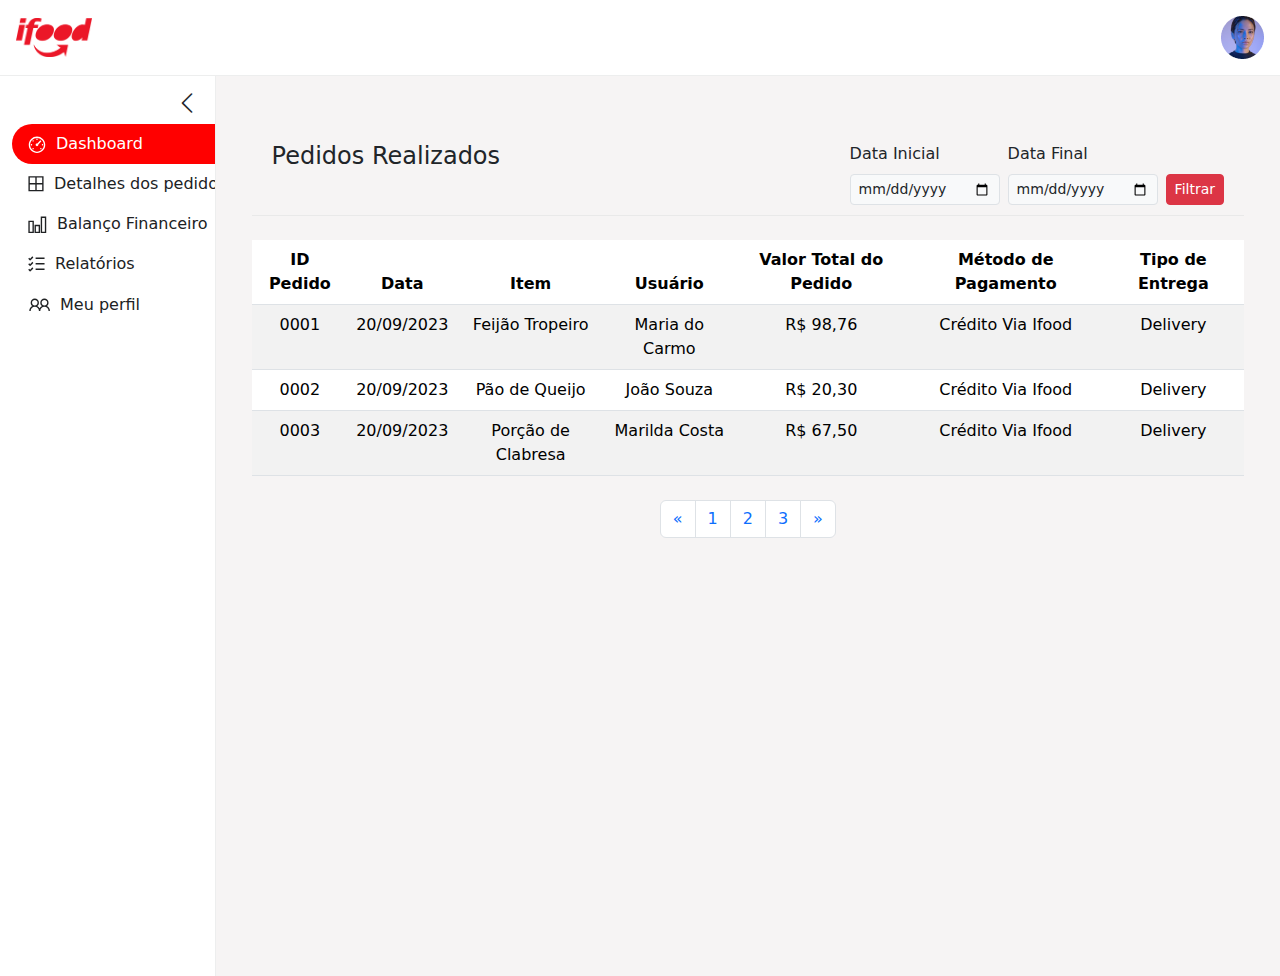
==== detalhe-pedido.html @ 1e64dc7d "detalhe pedido" ====
<!DOCTYPE html>
<html lang="en">
<head>
  <meta charset="UTF-8">
  <meta name="viewport" content="width=device-width, initial-scale=1.0">
  <title>Menu Lateral com Header</title>
  <link href="https://cdn.jsdelivr.net/npm/bootstrap@5.3.0/dist/css/bootstrap.min.css" rel="stylesheet">
  <link rel="stylesheet" href="styles.css">
  <link rel="stylesheet" href="https://cdn.jsdelivr.net/npm/bootstrap-icons/font/bootstrap-icons.css">
</head>
<body>
  <!DOCTYPE html>
  <html lang="en">
  <head>
    <meta charset="UTF-8">
    <meta name="viewport" content="width=device-width, initial-scale=1.0">
    <title>Menu Lateral com Header</title>
    <link href="https://cdn.jsdelivr.net/npm/bootstrap@5.3.0/dist/css/bootstrap.min.css" rel="stylesheet">
    <link rel="stylesheet" href="styles.css">
    <link rel="stylesheet" href="https://cdn.jsdelivr.net/npm/bootstrap-icons/font/bootstrap-icons.css">
  </head>
  <body>
    <header class="d-flex justify-content-between align-items-center p-3">
      <div class="logo">
        <img src="src/img/logo-ifood.png" alt="Logo" class="img-fluid" style="max-height: 40px;">
      </div>
      <div class="user-info d-flex align-items-center">
          <img src="src/img/user.png" alt="#">
      </div>
    </header>
  
    <div class="d-flex">
      <nav id="sidebar" class=" position-relative">
        <button id="toggle-btn" class="btn position-absolute top-0 end-0 m-2">
          <i id="toggle-icon" class="bi bi-chevron-left"></i>
        </button>
        <ul class="nav flex-column text-white mt-4">
          <li class="nav-item menu-active">
            <a href="#" class="nav-link text-white align-items-center d-flex">
              <img src="src/img/icon1.svg" alt="">
              <span class="text-color-active">Dashboard</span>
            </a>
          </li>
          <li class="nav-item">
            <a href="#" class="nav-link text-white align-items-center d-flex">
              <img src="src/img/icon2.svg" alt="">
              <span class="text-color">Detalhes dos pedidos</span>
            </a>
          </li>
          <li class="nav-item">
            <a href="#" class="nav-link text-white align-items-center d-flex">
              <img src="src/img/icon3.svg" alt="">
              <span class="text-color">Balanço Financeiro</span>
            </a>
          </li>
          <li class="nav-item">
            <a href="#" class="nav-link text-white align-items-center d-flex">
              <img src="src/img/icon4.svg" alt="">
              <span class="text-color">Relatórios</span>
            </a>
          </li>
          <li class="nav-item">
            <a href="#" class="nav-link text-white align-items-center d-flex">
              <img src="src/img/icon5.svg" alt="">
              <span class="text-color">Meu perfil</span>
            </a>
          </li>
        </ul>
      </nav>
  
      <div id="content" class="p-4">
        <div class="container">
          <div class="flex-fill p-3"></div>
            <!-- Filtros e Título -->
            <header class="d-flex justify-content-between align-items-start">
                <h4 class="text-color-pedidos h4 mb-3">Pedidos Realizados</h4>

                <form class="d-flex align-items-end">
                    <div class="form-group me-2">
                        <label for="data-inicial" class="form-label cd">Data Inicial</label>
                        <input type="date" class="form-control form-control-sm bg-light cd" id="data-inicial">
                    </div>
                    <div class="form-group me-2">
                        <label for="data-final" class="form-label cd">Data Final</label>
                        <input type="date" class="form-control form-control-sm bg-light cd"  id="data-final">
                    </div>
                    <button type="submit" class="btn btn-danger btn-sm mt-2">Filtrar</button>
                </form>
            </header>

            <!-- Tabela -->
            <div class="mt-4">
                <table class="table table-striped bg-light text-center ">
                    <thead>
                        <tr>
                            <th scope="col">ID Pedido</th>
                            <th scope="col">Data</th>
                            <th scope="col">Item</th>
                            <th scope="col">Usuário</th>
                            <th scope="col">Valor Total do Pedido</th>
                            <th scope="col">Método de Pagamento</th>
                            <th scope="col">Tipo de Entrega</th>
                        </tr>
                    </thead>
                    <tbody class="text-center table-striped">
                        <tr>
                            <td>0001</td>
                            <td>20/09/2023</td>
                            <td>Feijão Tropeiro</td>
                            <td>Maria do Carmo</td>
                            <td>R$ 98,76</td>
                            <td>Crédito Via Ifood</td>
                            <td>Delivery</td>
                        </tr>
                        <tr>
                            <td>0002</td>
                            <td>20/09/2023</td>
                            <td>Pão de Queijo</td>
                            <td>João Souza</td>
                            <td>R$ 20,30</td>
                            <td>Crédito Via Ifood</td>
                            <td>Delivery</td>
                        </tr>
                        <tr>
                            <td>0003</td>
                            <td>20/09/2023</td>
                            <td>Porção de Clabresa</td>
                            <td>Marilda Costa</td>
                            <td>R$ 67,50</td>
                            <td>Crédito Via Ifood</td>
                            <td>Delivery</td>
                        </tr>
                        <!-- Adicione mais linhas conforme necessário -->
                    </tbody>
                </table>
    <!-- Paginação -->
    <nav aria-label="Page navigation example">
        <ul class="pagination justify-content-center mt-4">
            <li class="page-item">
                <a class="page-link" href="#" aria-label="Previous">
                    <span aria-hidden="true">&laquo;</span>
                </a>
            </li>
            <li class="page-item "><a class="page-link" href="#">1</a></li>
            <li class="page-item"><a class="page-link" href="#">2</a></li>
            <li class="page-item"><a class="page-link" href="#">3</a></li>
            <li class="page-item">
                <a class="page-link" href="#" aria-label="Next">
                    <span aria-hidden="true">&raquo;</span>
                </a>
            </li>
        </ul>
    </nav>
</div>
</div>
</div>
        </div>
      </div>
    </div>
  
    <script src="https://cdn.jsdelivr.net/npm/bootstrap@5.3.0/dist/js/bootstrap.bundle.min.js"></script>
    <script src="main.js"></script>
  </body>
  </html>
---- styles.css ----
*{
  margin-bottom: 0rem;
}

p {
  margin-bottom: 0rem;
}

#sidebar {
    width: 20%;
    transition: all 0.2s;
    height: 100vh;
    overflow: hidden;
    position: relative;
    padding: 24px 12px;
    border-right: solid 0.7px rgba(219, 221, 222, 0.50);
  }
  
  #sidebar.collapsed {
    width: 80px;
  }
  
  #sidebar .nav-link {
    white-space: nowrap;
  }
  
  #sidebar.collapsed .nav-link span {
    display: none;
  }
  
  #sidebar.collapsed .nav-link {
    text-align: center;
  }
  
  
  #toggle-btn {
    width: 40px;
    height: 40px;
    display: flex;
    align-items: center;
    justify-content: center;
    cursor: pointer;
    z-index: 1000;
  }
  
  #toggle-icon {
    font-size: 1.5rem;
  }
  
  #content {
    width: 100%;
    background-color: #F6F4F4;

  }
  header {
    padding: 10px 20px;
    border-bottom:solid 0.7px rgba(219, 221, 222, 0.50);
  }
  
  header .logo img {
    max-height: 40px;
  }
  
  header .user-info {
    display: flex;
    align-items: center;
  }
  
  header .user-info i {
    font-size: 1.5rem;
    margin-right: 8px;
  }
  
  header .user-info span {
    font-size: 1rem;
  }
  
.text-color {
    color: #202224;
    margin-left: 10px;
}

.text-color-active {
    color: white;
    margin-left: 10px;
}

.menu-active {
    background-color: rgb(255, 0, 0);
    border-radius: 24px;
}

.text-menu {
  margin-right: 10px;
}

.user_info {
  display: flex;
  align-items: center;
}

.user_name h5{
  font-size: 16px;
  color: #404040;
  margin-bottom: 0rem;
}

.user_name p {
  font-size: 14px;
}


.box-dashboard {
  border-radius: 30px;
  padding: 14px;
  background-color: white;
  border: solid 10px #F6F4F4;
}

.box-dashboard h3{
  color: #202224;
  font-size: 28px;
  font-weight: bold;
}

.box-dashboard-title {
  display: flex;
  justify-content: space-between;
  align-items: center;
  margin-bottom: 10px;
}


.box-dashboard-title p{
  color: #202224;
  font-size: 16px;
  font-weight: 400;
}

.box-dashboard-details {
  display: flex;
  align-items: center;
  gap: 10px;
  margin: 5px 0px;
}

.growing-text {
  color: #00B69B;
}

.decreasing-text {
  color: #F57952;
}

.visit-text {
  color: #202224;
  font-size: 16px;
}

.visit-text span {
  color: #00B69B;
}

.graphic {
  display: flex;
  gap: 20px;
  width: 100%;
  background-color: white;
  border-radius: 24px;
  border: solid 10px #F6F4F4;
}

.graphic-left {
  background-color: white;
  border-radius: 24px;
  border: solid 10px #F6F4F4;
  width: 50%;
}

.graphic-right {
  background-color: white;
  border-radius: 24px;
  border: solid 10px #F6F4F4;
  width: 50%;
}

.graphic-header {
  padding: 6px 0px 12px 0px;
}

.graphic-header-top {
  width: 100%;
}

.month-select {
  border-radius: 8px;
  padding: 4px 8px;
  border: 2px solid #D5D5D5;
  color: #D5D5D5;
  font-size: 12px;
  cursor: pointer;
  margin-right: 10px;
}

.month-select:focus {
  outline: none;
}

.graphic-title {
  font-size: 20px;
  font-weight: 600;
}

.month-select option {
  color: #202224;
}

#graphic-1 {
  height: 200px; /* Ajuste a altura conforme necessário */
}

.line {
  height: 100%;
  background-color: #202224;
  width: 1px;
  opacity: 0.4;
}
---- styles.css ----
*{
  margin-bottom: 0rem;
}

p {
  margin-bottom: 0rem;
}

#sidebar {
    width: 20%;
    transition: all 0.2s;
    height: 100vh;
    overflow: hidden;
    position: relative;
    padding: 24px 12px;
    border-right: solid 0.7px rgba(219, 221, 222, 0.50);
  }
  
  #sidebar.collapsed {
    width: 80px;
  }
  
  #sidebar .nav-link {
    white-space: nowrap;
  }
  
  #sidebar.collapsed .nav-link span {
    display: none;
  }
  
  #sidebar.collapsed .nav-link {
    text-align: center;
  }
  
  
  #toggle-btn {
    width: 40px;
    height: 40px;
    display: flex;
    align-items: center;
    justify-content: center;
    cursor: pointer;
    z-index: 1000;
  }
  
  #toggle-icon {
    font-size: 1.5rem;
  }
  
  #content {
    width: 100%;
    background-color: #F6F4F4;

  }
  header {
    padding: 10px 20px;
    border-bottom:solid 0.7px rgba(219, 221, 222, 0.50);
  }
  
  header .logo img {
    max-height: 40px;
  }
  
  header .user-info {
    display: flex;
    align-items: center;
  }
  
  header .user-info i {
    font-size: 1.5rem;
    margin-right: 8px;
  }
  
  header .user-info span {
    font-size: 1rem;
  }
  
.text-color {
    color: #202224;
    margin-left: 10px;
}

.text-color-active {
    color: white;
    margin-left: 10px;
}

.menu-active {
    background-color: rgb(255, 0, 0);
    border-radius: 24px;
}

.text-menu {
  margin-right: 10px;
}

.user_info {
  display: flex;
  align-items: center;
}

.user_name h5{
  font-size: 16px;
  color: #404040;
  margin-bottom: 0rem;
}

.user_name p {
  font-size: 14px;
}


.box-dashboard {
  border-radius: 30px;
  padding: 14px;
  background-color: white;
  border: solid 10px #F6F4F4;
}

.box-dashboard h3{
  color: #202224;
  font-size: 28px;
  font-weight: bold;
}

.box-dashboard-title {
  display: flex;
  justify-content: space-between;
  align-items: center;
  margin-bottom: 10px;
}


.box-dashboard-title p{
  color: #202224;
  font-size: 16px;
  font-weight: 400;
}

.box-dashboard-details {
  display: flex;
  align-items: center;
  gap: 10px;
  margin: 5px 0px;
}

.growing-text {
  color: #00B69B;
}

.decreasing-text {
  color: #F57952;
}

.visit-text {
  color: #202224;
  font-size: 16px;
}

.visit-text span {
  color: #00B69B;
}

.graphic {
  display: flex;
  gap: 20px;
  width: 100%;
  background-color: white;
  border-radius: 24px;
  border: solid 10px #F6F4F4;
}

.graphic-left {
  background-color: white;
  border-radius: 24px;
  border: solid 10px #F6F4F4;
  width: 50%;
}

.graphic-right {
  background-color: white;
  border-radius: 24px;
  border: solid 10px #F6F4F4;
  width: 50%;
}

.graphic-header {
  padding: 6px 0px 12px 0px;
}

.graphic-header-top {
  width: 100%;
}

.month-select {
  border-radius: 8px;
  padding: 4px 8px;
  border: 2px solid #D5D5D5;
  color: #D5D5D5;
  font-size: 12px;
  cursor: pointer;
  margin-right: 10px;
}

.month-select:focus {
  outline: none;
}

.graphic-title {
  font-size: 20px;
  font-weight: 600;
}

.month-select option {
  color: #202224;
}

#graphic-1 {
  height: 200px; /* Ajuste a altura conforme necessário */
}

.line {
  height: 100%;
  background-color: #202224;
  width: 1px;
  opacity: 0.4;
}
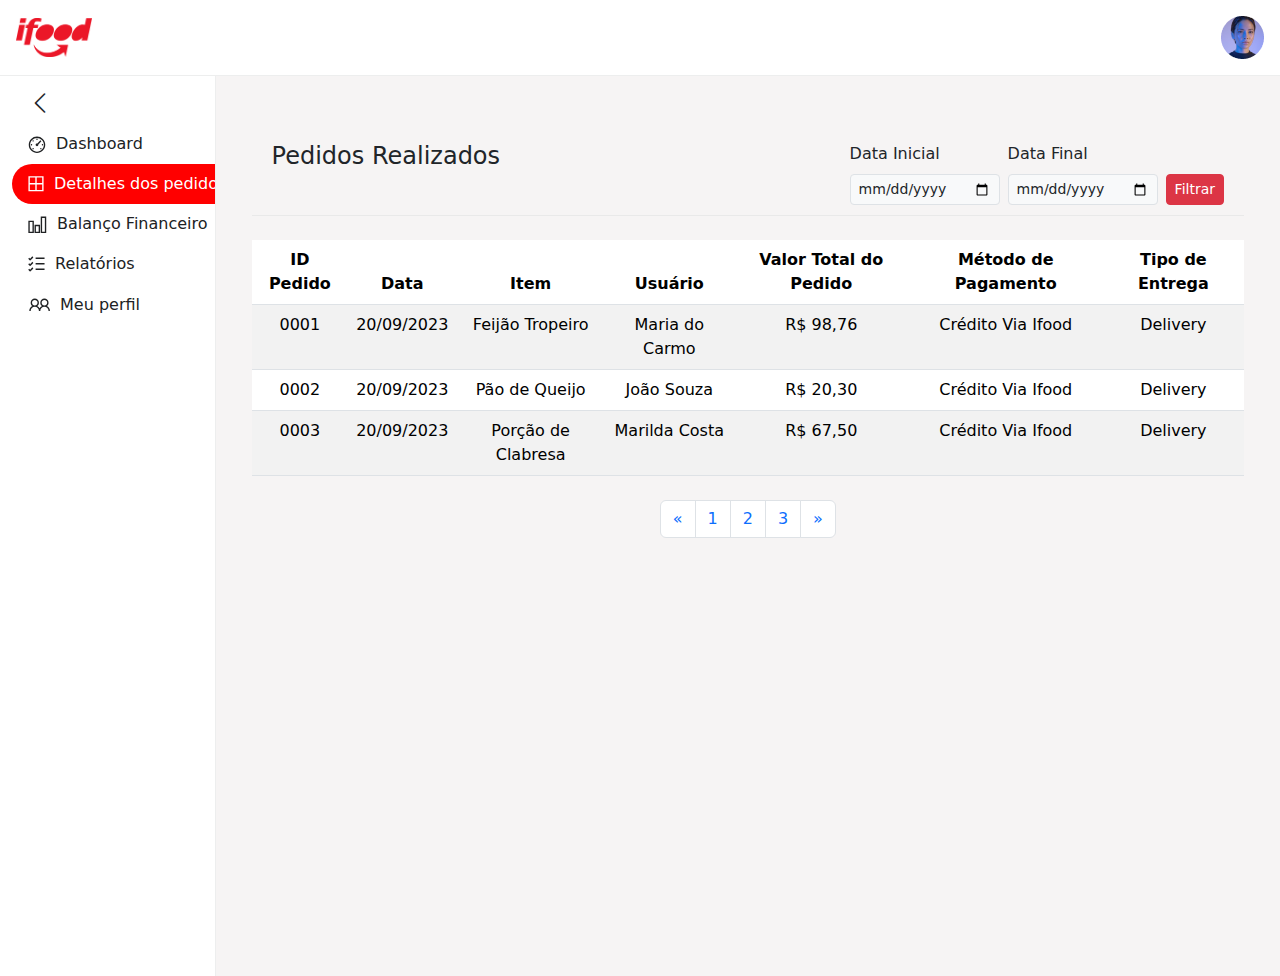
==== commit 24a747a5: "ajustes" ====
--- a/detalhe-pedido.html
+++ b/detalhe-pedido.html
@@ -31,20 +31,20 @@
   
     <div class="d-flex">
       <nav id="sidebar" class=" position-relative">
-        <button id="toggle-btn" class="btn position-absolute top-0 end-0 m-2">
+        <button id="toggle-btn" class="btn position-absolute top-0 right-0 m-2">
           <i id="toggle-icon" class="bi bi-chevron-left"></i>
         </button>
         <ul class="nav flex-column text-white mt-4">
-          <li class="nav-item menu-active">
-            <a href="#" class="nav-link text-white align-items-center d-flex">
-              <img src="src/img/icon1.svg" alt="">
-              <span class="text-color-active">Dashboard</span>
+          <li class="nav-item">
+            <a href="index.html" class="nav-link text-white align-items-center d-flex">
+              <img src="src/img/icon1-no.svg" alt="">
+              <span class="text-color">Dashboard</span>
             </a>
           </li>
-          <li class="nav-item">
+          <li class="nav-item  menu-active">
             <a href="#" class="nav-link text-white align-items-center d-flex">
-              <img src="src/img/icon2.svg" alt="">
-              <span class="text-color">Detalhes dos pedidos</span>
+              <img src="src/img/icon2-active.svg" alt="">
+              <span class="text-color-active">Detalhes dos pedidos</span>
             </a>
           </li>
           <li class="nav-item">
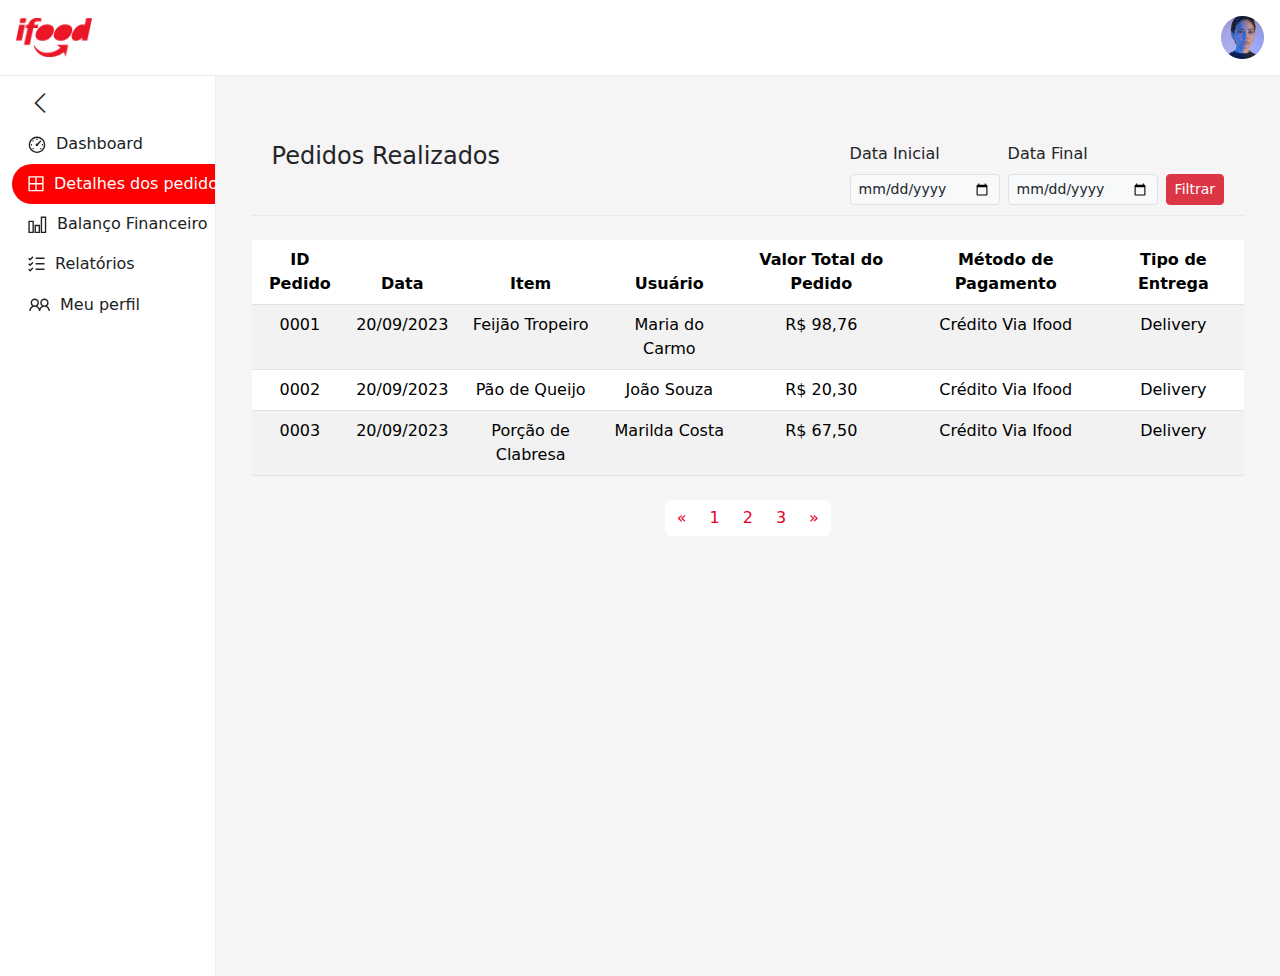
==== commit fa0d539a: "ajustes" ====
--- a/detalhe-pedido.html
+++ b/detalhe-pedido.html
@@ -71,7 +71,6 @@
       <div id="content" class="p-4">
         <div class="container">
           <div class="flex-fill p-3"></div>
-            <!-- Filtros e Título -->
             <header class="d-flex justify-content-between align-items-start">
                 <h4 class="text-color-pedidos h4 mb-3">Pedidos Realizados</h4>
 
@@ -88,7 +87,6 @@
                 </form>
             </header>
 
-            <!-- Tabela -->
             <div class="mt-4">
                 <table class="table table-striped bg-light text-center ">
                     <thead>
@@ -130,10 +128,8 @@
                             <td>Crédito Via Ifood</td>
                             <td>Delivery</td>
                         </tr>
-                        <!-- Adicione mais linhas conforme necessário -->
                     </tbody>
                 </table>
-    <!-- Paginação -->
     <nav aria-label="Page navigation example">
         <ul class="pagination justify-content-center mt-4">
             <li class="page-item">
--- a/styles.css
+++ b/styles.css
@@ -216,7 +216,7 @@
 }
 
 #graphic-1 {
-  height: 200px; /* Ajuste a altura conforme necessário */
+  height: 200px;
 }
 
 .line {
@@ -224,4 +224,10 @@
   background-color: #202224;
   width: 1px;
   opacity: 0.4;
+}
+
+
+.page-link {
+  color: #E60023;
+  border: none;
 }--- a/styles.css
+++ b/styles.css
@@ -216,7 +216,7 @@
 }
 
 #graphic-1 {
-  height: 200px; /* Ajuste a altura conforme necessário */
+  height: 200px;
 }
 
 .line {
@@ -224,4 +224,10 @@
   background-color: #202224;
   width: 1px;
   opacity: 0.4;
+}
+
+
+.page-link {
+  color: #E60023;
+  border: none;
 }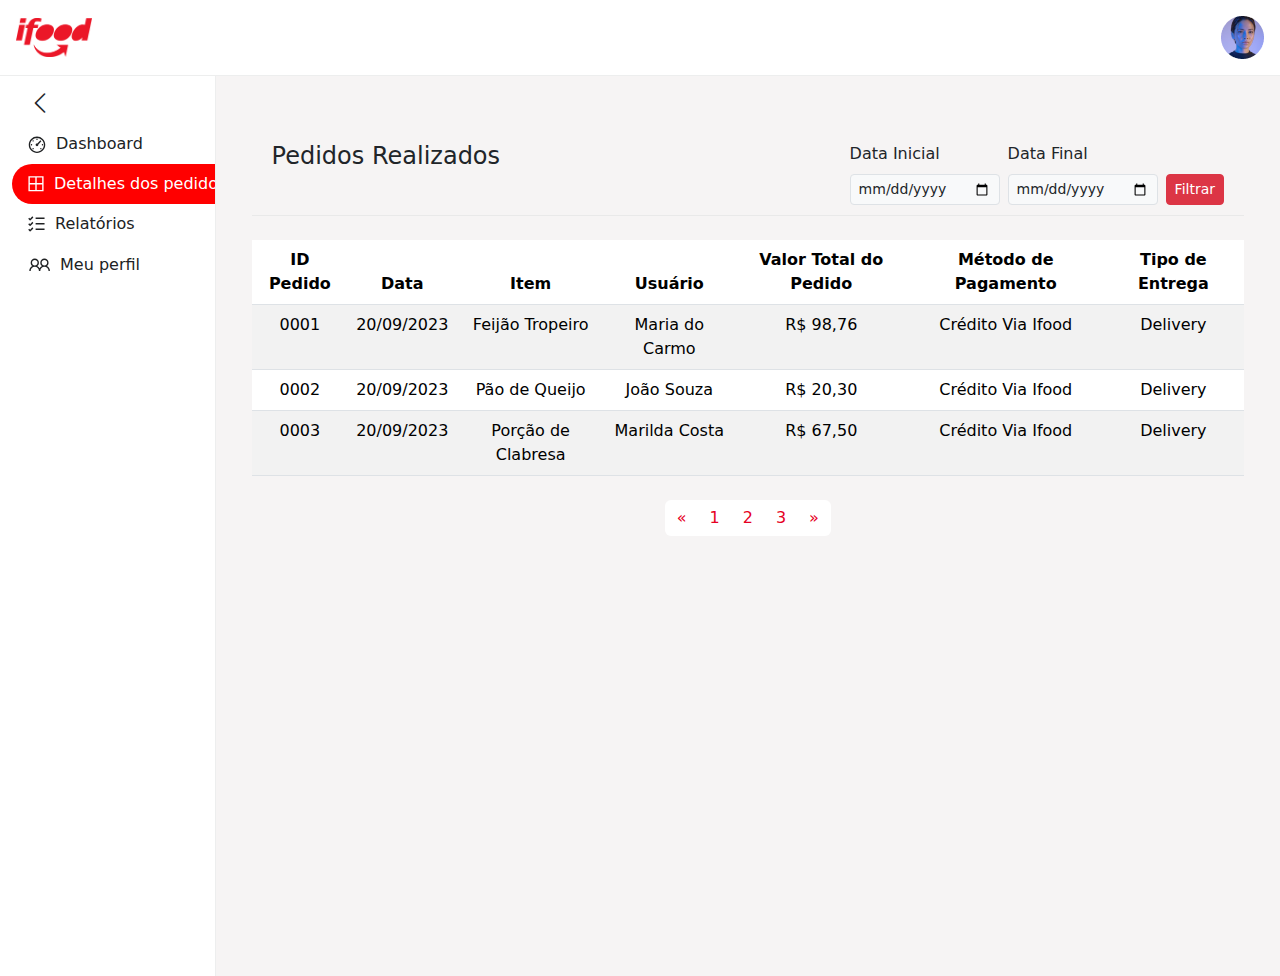
==== commit 5c67aeb8: "ajustes" ====
--- a/detalhe-pedido.html
+++ b/detalhe-pedido.html
@@ -48,19 +48,13 @@
             </a>
           </li>
           <li class="nav-item">
-            <a href="#" class="nav-link text-white align-items-center d-flex">
-              <img src="src/img/icon3.svg" alt="">
-              <span class="text-color">Balanço Financeiro</span>
-            </a>
-          </li>
-          <li class="nav-item">
-            <a href="#" class="nav-link text-white align-items-center d-flex">
+            <a href="relatorios.html" class="nav-link text-white align-items-center d-flex">
               <img src="src/img/icon4.svg" alt="">
               <span class="text-color">Relatórios</span>
             </a>
           </li>
           <li class="nav-item">
-            <a href="#" class="nav-link text-white align-items-center d-flex">
+            <a href="profile.html" class="nav-link text-white align-items-center d-flex">
               <img src="src/img/icon5.svg" alt="">
               <span class="text-color">Meu perfil</span>
             </a>
--- a/styles.css
+++ b/styles.css
@@ -174,14 +174,14 @@
   background-color: white;
   border-radius: 24px;
   border: solid 10px #F6F4F4;
-  width: 50%;
+  width: 75%;
 }
 
 .graphic-right {
   background-color: white;
   border-radius: 24px;
   border: solid 10px #F6F4F4;
-  width: 50%;
+  width: 25%;
 }
 
 .graphic-header {
@@ -209,6 +209,7 @@
 .graphic-title {
   font-size: 20px;
   font-weight: 600;
+  margin-bottom: 10px;
 }
 
 .month-select option {
@@ -227,7 +228,115 @@
 }
 
 
+.profile-container {
+  width: 100%;
+  background-color: white;
+  border-radius: 24px;
+  height: 300px;
+}
+
+.profile-image {
+  height: 150px;
+}
+
+.edit-profile-btn, .generate-relatorie-btn {
+  border: none;
+  background-color: rgb(255, 0, 0);
+  padding: 8px 16px;
+  color: white;
+  border-radius: 8px;
+  font-weight: 600;
+  transition: 0.8s ease;
+}
+
+.edit-profile-btn:hover, .generate-relatorie-btn:hover {
+  background-color: rgb(184, 0, 0);
+  transition: 0.8s;
+}
+
+.edit-profile-btn:focus, .generate-relatorie-btn:focus {
+  outline: none;
+}
+
 .page-link {
   color: #E60023;
   border: none;
+}
+
+.relatories-container  {
+  width: 100%;
+  background-color: white;
+  border-radius: 24px;
+}
+
+.relatories-container input {
+  width: 60%;
+  border: none;
+  background-color: #F6F4F4;
+  border-radius: 16px;
+  padding-left: 20px; 
+  font-size: 16px; 
+  color: #637587;
+  box-sizing: border-box; 
+  text-indent: 10px;
+}
+
+.relatories-container input::placeholder {
+  display: flex;
+  align-items: center;
+  color: #637587;
+  padding-left: 30px;
+  background-image: url('src/img/search-icon.svg');
+  background-repeat: no-repeat;
+  background-position: 8px center; 
+}
+
+
+.relatories-container input:focus {
+  background-image: none;
+  outline: none;
+}
+
+
+input[type="search"]::-webkit-search-cancel-button {
+  -webkit-appearance: none;
+  appearance: none;
+}
+
+
+input[type="search"] {
+  -moz-appearance: textfield;
+}
+
+
+.generate-relatorie-container {
+  border: 2px solid #F6F4F4;
+  border-radius: 16px;
+}
+
+.columns-relatories {
+  width: 100%;
+}
+
+.download-relatorie-btn {
+  background-color: #F6F4F4;
+  border: none;
+  border-radius: 8px;
+  font-size: 16px;
+  font-weight: 600;
+  padding: 8px 16px;
+  transition: 0.8s ease;
+}
+
+.download-relatorie-btn:hover {
+  background-color: #c2c2c2;
+  transition: 0.8s;
+}
+
+.download-relatorie-btn:focus {
+  outline: none;
+}
+
+.grafico-img {
+  width: 100%;
 }--- a/styles.css
+++ b/styles.css
@@ -174,14 +174,14 @@
   background-color: white;
   border-radius: 24px;
   border: solid 10px #F6F4F4;
-  width: 50%;
+  width: 75%;
 }
 
 .graphic-right {
   background-color: white;
   border-radius: 24px;
   border: solid 10px #F6F4F4;
-  width: 50%;
+  width: 25%;
 }
 
 .graphic-header {
@@ -209,6 +209,7 @@
 .graphic-title {
   font-size: 20px;
   font-weight: 600;
+  margin-bottom: 10px;
 }
 
 .month-select option {
@@ -227,7 +228,115 @@
 }
 
 
+.profile-container {
+  width: 100%;
+  background-color: white;
+  border-radius: 24px;
+  height: 300px;
+}
+
+.profile-image {
+  height: 150px;
+}
+
+.edit-profile-btn, .generate-relatorie-btn {
+  border: none;
+  background-color: rgb(255, 0, 0);
+  padding: 8px 16px;
+  color: white;
+  border-radius: 8px;
+  font-weight: 600;
+  transition: 0.8s ease;
+}
+
+.edit-profile-btn:hover, .generate-relatorie-btn:hover {
+  background-color: rgb(184, 0, 0);
+  transition: 0.8s;
+}
+
+.edit-profile-btn:focus, .generate-relatorie-btn:focus {
+  outline: none;
+}
+
 .page-link {
   color: #E60023;
   border: none;
+}
+
+.relatories-container  {
+  width: 100%;
+  background-color: white;
+  border-radius: 24px;
+}
+
+.relatories-container input {
+  width: 60%;
+  border: none;
+  background-color: #F6F4F4;
+  border-radius: 16px;
+  padding-left: 20px; 
+  font-size: 16px; 
+  color: #637587;
+  box-sizing: border-box; 
+  text-indent: 10px;
+}
+
+.relatories-container input::placeholder {
+  display: flex;
+  align-items: center;
+  color: #637587;
+  padding-left: 30px;
+  background-image: url('src/img/search-icon.svg');
+  background-repeat: no-repeat;
+  background-position: 8px center; 
+}
+
+
+.relatories-container input:focus {
+  background-image: none;
+  outline: none;
+}
+
+
+input[type="search"]::-webkit-search-cancel-button {
+  -webkit-appearance: none;
+  appearance: none;
+}
+
+
+input[type="search"] {
+  -moz-appearance: textfield;
+}
+
+
+.generate-relatorie-container {
+  border: 2px solid #F6F4F4;
+  border-radius: 16px;
+}
+
+.columns-relatories {
+  width: 100%;
+}
+
+.download-relatorie-btn {
+  background-color: #F6F4F4;
+  border: none;
+  border-radius: 8px;
+  font-size: 16px;
+  font-weight: 600;
+  padding: 8px 16px;
+  transition: 0.8s ease;
+}
+
+.download-relatorie-btn:hover {
+  background-color: #c2c2c2;
+  transition: 0.8s;
+}
+
+.download-relatorie-btn:focus {
+  outline: none;
+}
+
+.grafico-img {
+  width: 100%;
 }